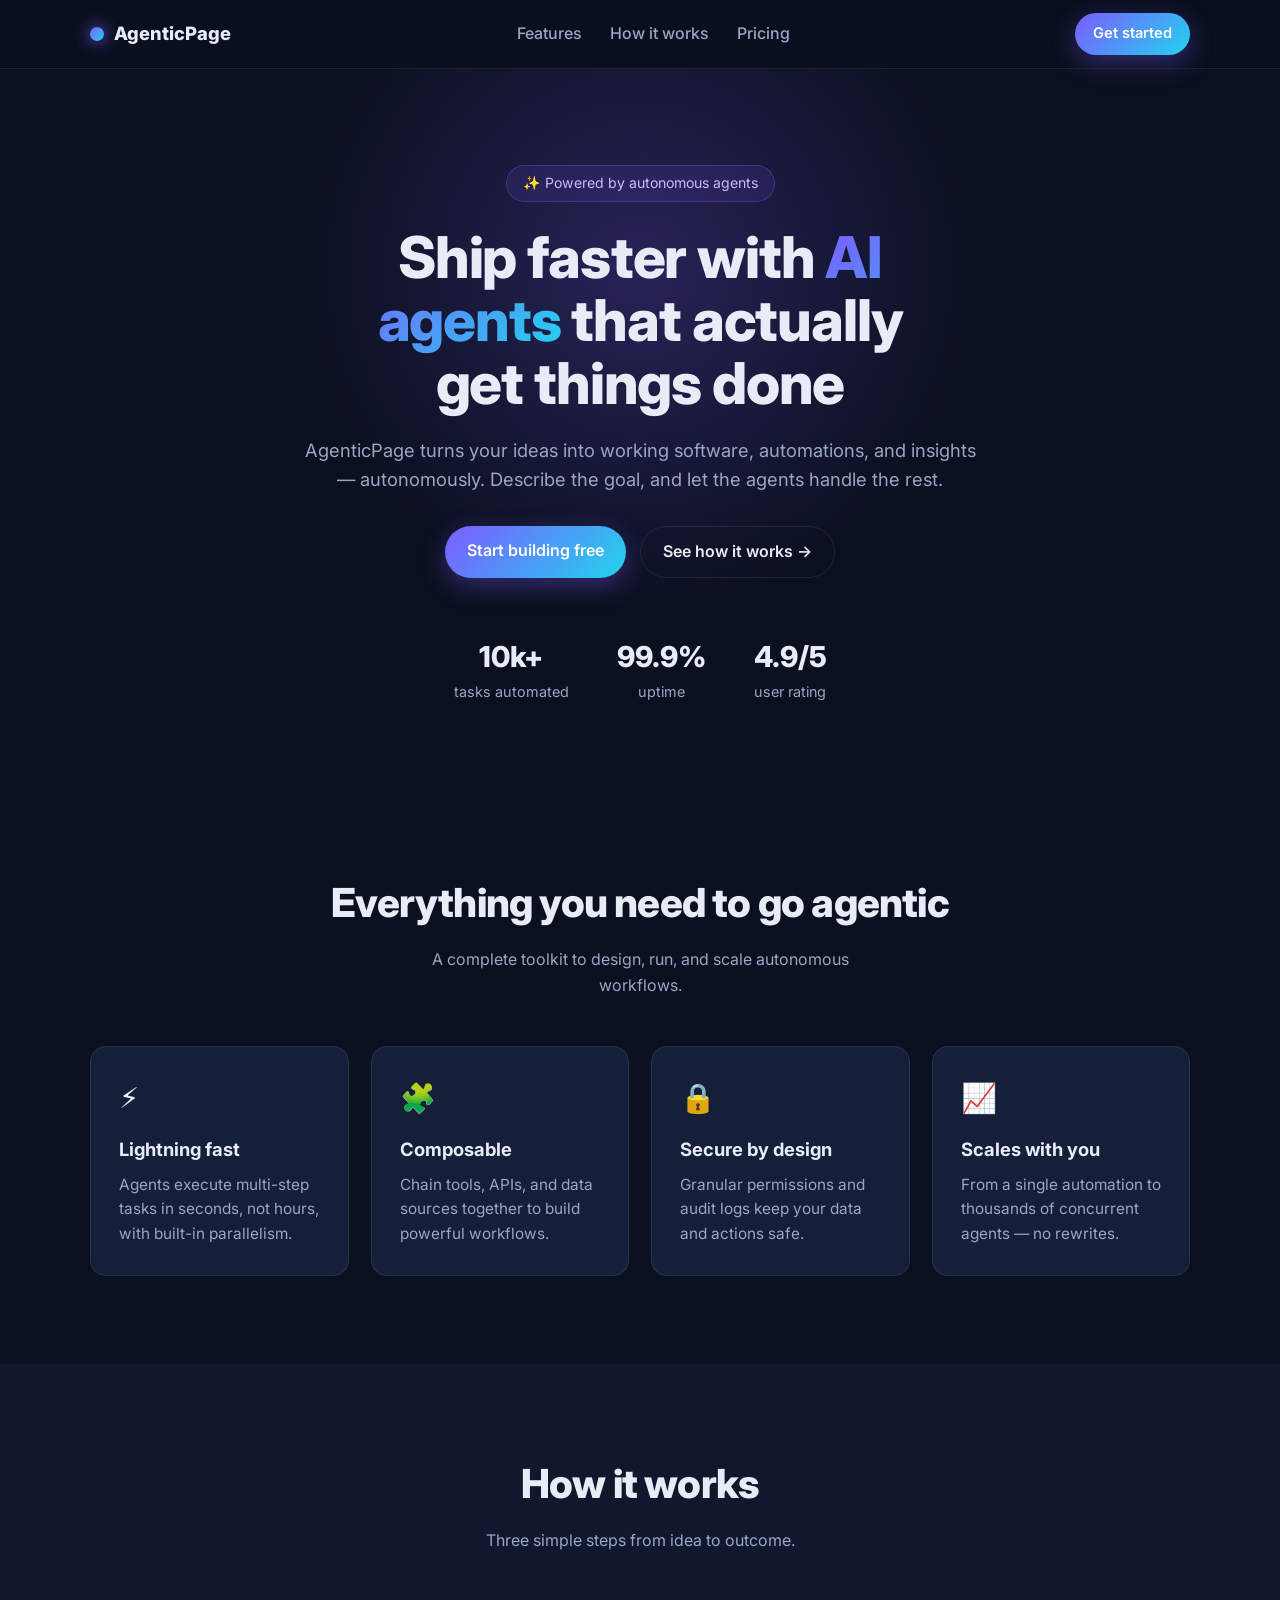
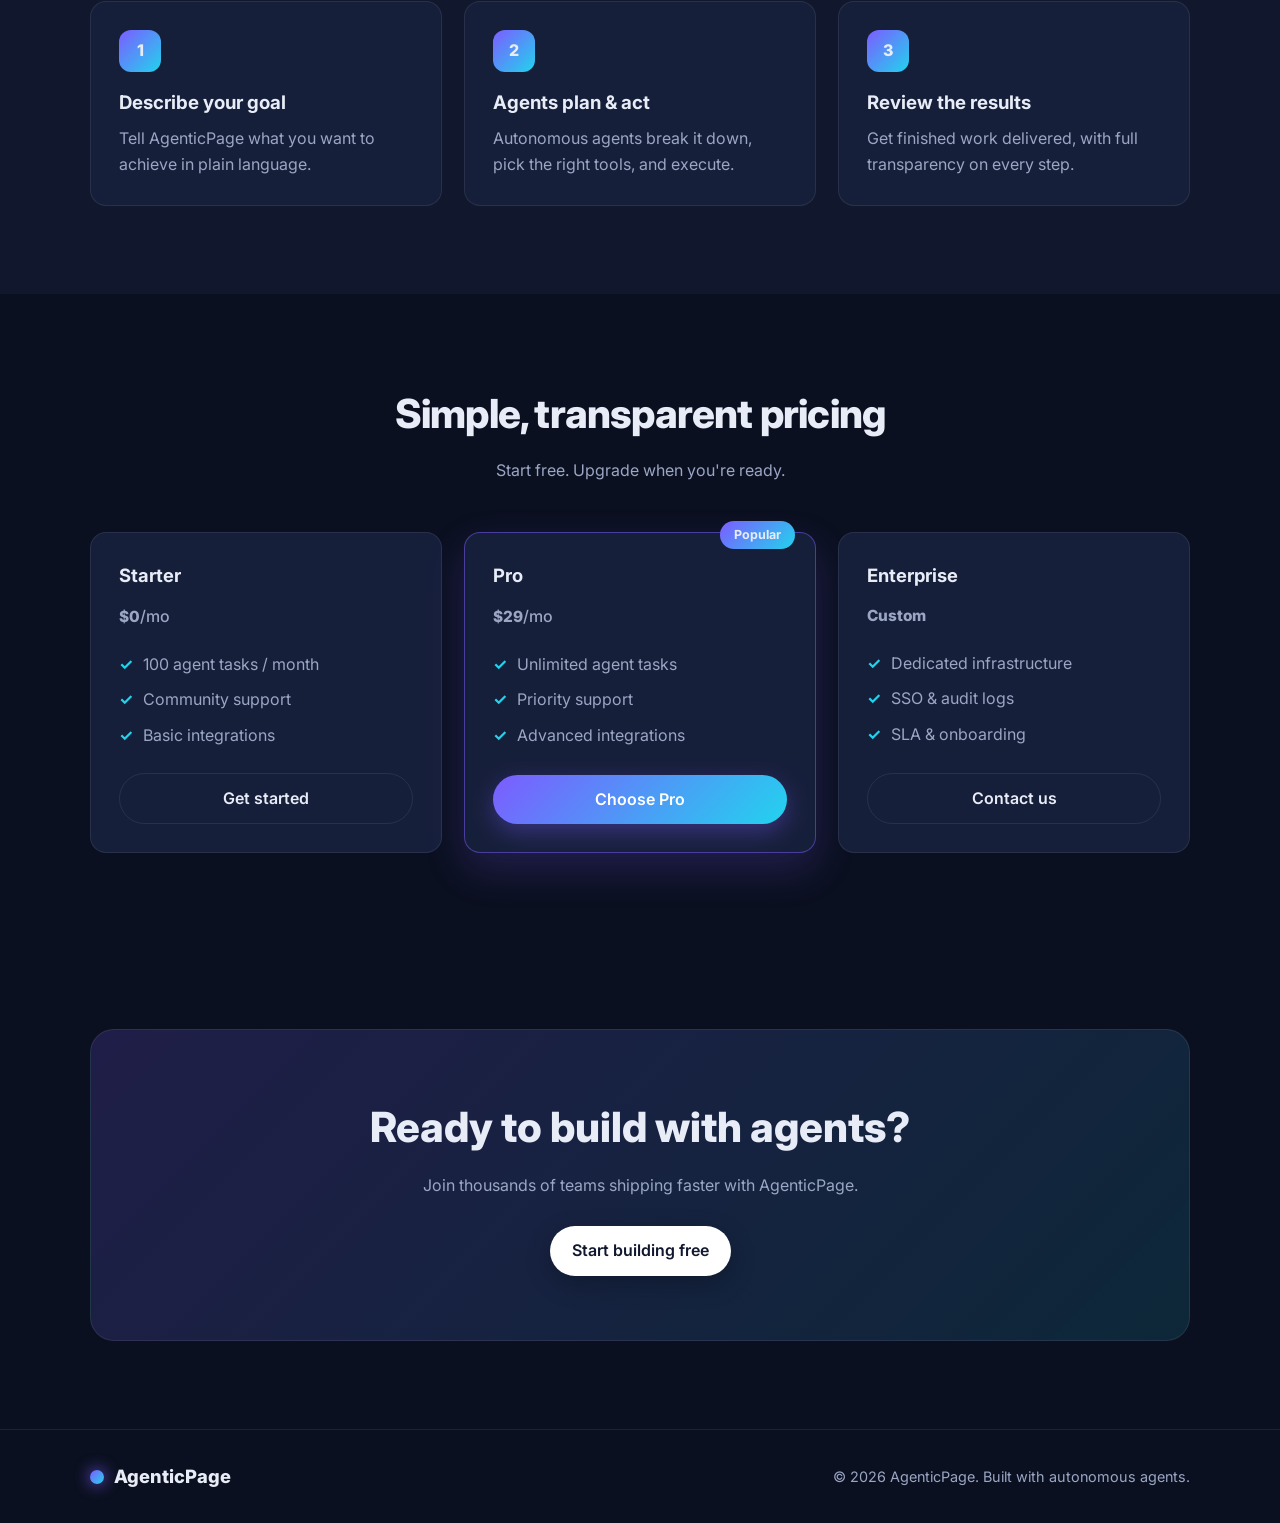
==== index.html @ 15ae0a8c "Initial commit: AgenticPage static landing page" ====
<!DOCTYPE html>
<html lang="en">
<head>
  <meta charset="UTF-8" />
  <meta name="viewport" content="width=device-width, initial-scale=1.0" />
  <meta name="description" content="AgenticPage — building the future with autonomous AI agents." />
  <title>AgenticPage — Autonomous AI, Delivered</title>
  <link rel="preconnect" href="https://fonts.googleapis.com" />
  <link rel="preconnect" href="https://fonts.gstatic.com" crossorigin />
  <link href="https://fonts.googleapis.com/css2?family=Inter:wght@400;500;600;700;800&display=swap" rel="stylesheet" />
  <link rel="stylesheet" href="styles.css" />
</head>
<body>
  <header class="site-header">
    <nav class="nav container">
      <a href="#" class="brand">
        <span class="brand-dot"></span> AgenticPage
      </a>
      <ul class="nav-links">
        <li><a href="#features">Features</a></li>
        <li><a href="#how">How it works</a></li>
        <li><a href="#pricing">Pricing</a></li>
      </ul>
      <a href="#cta" class="btn btn-sm">Get started</a>
    </nav>
  </header>

  <main>
    <!-- Hero -->
    <section class="hero">
      <div class="container hero-inner">
        <span class="pill">✨ Powered by autonomous agents</span>
        <h1>Ship faster with <span class="grad">AI agents</span> that actually get things done</h1>
        <p class="lead">
          AgenticPage turns your ideas into working software, automations, and
          insights — autonomously. Describe the goal, and let the agents handle the rest.
        </p>
        <div class="hero-actions">
          <a href="#cta" class="btn">Start building free</a>
          <a href="#how" class="btn btn-ghost">See how it works →</a>
        </div>
        <div class="hero-stats">
          <div><strong>10k+</strong><span>tasks automated</span></div>
          <div><strong>99.9%</strong><span>uptime</span></div>
          <div><strong>4.9/5</strong><span>user rating</span></div>
        </div>
      </div>
    </section>

    <!-- Features -->
    <section id="features" class="section">
      <div class="container">
        <h2 class="section-title">Everything you need to go agentic</h2>
        <p class="section-sub">A complete toolkit to design, run, and scale autonomous workflows.</p>
        <div class="grid">
          <article class="card">
            <div class="card-icon">⚡</div>
            <h3>Lightning fast</h3>
            <p>Agents execute multi-step tasks in seconds, not hours, with built-in parallelism.</p>
          </article>
          <article class="card">
            <div class="card-icon">🧩</div>
            <h3>Composable</h3>
            <p>Chain tools, APIs, and data sources together to build powerful workflows.</p>
          </article>
          <article class="card">
            <div class="card-icon">🔒</div>
            <h3>Secure by design</h3>
            <p>Granular permissions and audit logs keep your data and actions safe.</p>
          </article>
          <article class="card">
            <div class="card-icon">📈</div>
            <h3>Scales with you</h3>
            <p>From a single automation to thousands of concurrent agents — no rewrites.</p>
          </article>
        </div>
      </div>
    </section>

    <!-- How it works -->
    <section id="how" class="section section-alt">
      <div class="container">
        <h2 class="section-title">How it works</h2>
        <p class="section-sub">Three simple steps from idea to outcome.</p>
        <div class="steps">
          <div class="step">
            <div class="step-num">1</div>
            <h3>Describe your goal</h3>
            <p>Tell AgenticPage what you want to achieve in plain language.</p>
          </div>
          <div class="step">
            <div class="step-num">2</div>
            <h3>Agents plan &amp; act</h3>
            <p>Autonomous agents break it down, pick the right tools, and execute.</p>
          </div>
          <div class="step">
            <div class="step-num">3</div>
            <h3>Review the results</h3>
            <p>Get finished work delivered, with full transparency on every step.</p>
          </div>
        </div>
      </div>
    </section>

    <!-- Pricing -->
    <section id="pricing" class="section">
      <div class="container">
        <h2 class="section-title">Simple, transparent pricing</h2>
        <p class="section-sub">Start free. Upgrade when you're ready.</p>
        <div class="grid pricing">
          <article class="card price-card">
            <h3>Starter</h3>
            <p class="price">$0<span>/mo</span></p>
            <ul>
              <li>100 agent tasks / month</li>
              <li>Community support</li>
              <li>Basic integrations</li>
            </ul>
            <a href="#cta" class="btn btn-ghost">Get started</a>
          </article>
          <article class="card price-card featured">
            <span class="badge">Popular</span>
            <h3>Pro</h3>
            <p class="price">$29<span>/mo</span></p>
            <ul>
              <li>Unlimited agent tasks</li>
              <li>Priority support</li>
              <li>Advanced integrations</li>
            </ul>
            <a href="#cta" class="btn">Choose Pro</a>
          </article>
          <article class="card price-card">
            <h3>Enterprise</h3>
            <p class="price">Custom</p>
            <ul>
              <li>Dedicated infrastructure</li>
              <li>SSO &amp; audit logs</li>
              <li>SLA &amp; onboarding</li>
            </ul>
            <a href="#cta" class="btn btn-ghost">Contact us</a>
          </article>
        </div>
      </div>
    </section>

    <!-- CTA -->
    <section id="cta" class="cta">
      <div class="container cta-inner">
        <h2>Ready to build with agents?</h2>
        <p>Join thousands of teams shipping faster with AgenticPage.</p>
        <a href="#" class="btn btn-light">Start building free</a>
      </div>
    </section>
  </main>

  <footer class="site-footer">
    <div class="container footer-inner">
      <span class="brand"><span class="brand-dot"></span> AgenticPage</span>
      <p>© 2026 AgenticPage. Built with autonomous agents.</p>
    </div>
  </footer>
</body>
</html>
---- styles.css ----
:root {
  --bg: #0b1020;
  --bg-soft: #11182e;
  --card: #161f3a;
  --text: #e8ecf6;
  --muted: #9aa6c4;
  --brand: #7c5cff;
  --brand-2: #22d3ee;
  --border: rgba(255, 255, 255, 0.08);
  --radius: 16px;
}

* { margin: 0; padding: 0; box-sizing: border-box; }

html { scroll-behavior: smooth; }

body {
  font-family: "Inter", system-ui, -apple-system, sans-serif;
  background: var(--bg);
  color: var(--text);
  line-height: 1.6;
  -webkit-font-smoothing: antialiased;
}

.container { width: min(1100px, 92%); margin: 0 auto; }

a { color: inherit; text-decoration: none; }

/* Header */
.site-header {
  position: sticky;
  top: 0;
  z-index: 50;
  background: rgba(11, 16, 32, 0.7);
  backdrop-filter: blur(12px);
  border-bottom: 1px solid var(--border);
}
.nav { display: flex; align-items: center; justify-content: space-between; height: 68px; }
.brand { display: flex; align-items: center; gap: 10px; font-weight: 800; font-size: 1.15rem; }
.brand-dot {
  width: 14px; height: 14px; border-radius: 50%;
  background: linear-gradient(135deg, var(--brand), var(--brand-2));
  box-shadow: 0 0 16px var(--brand);
}
.nav-links { display: flex; gap: 28px; list-style: none; }
.nav-links a { color: var(--muted); font-weight: 500; transition: color .2s; }
.nav-links a:hover { color: var(--text); }

/* Buttons */
.btn {
  display: inline-block;
  padding: 12px 22px;
  border-radius: 999px;
  font-weight: 600;
  background: linear-gradient(135deg, var(--brand), var(--brand-2));
  color: #fff;
  transition: transform .15s ease, box-shadow .15s ease;
  box-shadow: 0 8px 24px rgba(124, 92, 255, 0.35);
}
.btn:hover { transform: translateY(-2px); box-shadow: 0 12px 30px rgba(124, 92, 255, 0.5); }
.btn-sm { padding: 9px 18px; font-size: .92rem; }
.btn-ghost {
  background: transparent;
  border: 1px solid var(--border);
  box-shadow: none;
  color: var(--text);
}
.btn-ghost:hover { background: rgba(255,255,255,0.05); }
.btn-light { background: #fff; color: #11182e; box-shadow: 0 8px 24px rgba(0,0,0,0.25); }

/* Hero */
.hero {
  position: relative;
  padding: 96px 0 80px;
  text-align: center;
  overflow: hidden;
}
.hero::before {
  content: "";
  position: absolute;
  top: -200px; left: 50%;
  transform: translateX(-50%);
  width: 800px; height: 800px;
  background: radial-gradient(circle, rgba(124,92,255,0.25), transparent 60%);
  z-index: 0;
}
.hero-inner { position: relative; z-index: 1; }
.pill {
  display: inline-block;
  padding: 6px 16px;
  border-radius: 999px;
  background: rgba(124,92,255,0.12);
  border: 1px solid rgba(124,92,255,0.3);
  color: #c9bbff;
  font-size: .88rem;
  margin-bottom: 24px;
}
.hero h1 {
  font-size: clamp(2.2rem, 5vw, 3.6rem);
  font-weight: 800;
  line-height: 1.1;
  letter-spacing: -0.02em;
  max-width: 16ch;
  margin: 0 auto 20px;
}
.grad {
  background: linear-gradient(135deg, var(--brand), var(--brand-2));
  -webkit-background-clip: text;
  background-clip: text;
  color: transparent;
}
.lead { color: var(--muted); font-size: 1.15rem; max-width: 56ch; margin: 0 auto 32px; }
.hero-actions { display: flex; gap: 14px; justify-content: center; flex-wrap: wrap; }
.hero-stats {
  display: flex; gap: 48px; justify-content: center; flex-wrap: wrap;
  margin-top: 56px;
}
.hero-stats div { display: flex; flex-direction: column; }
.hero-stats strong { font-size: 1.8rem; font-weight: 800; }
.hero-stats span { color: var(--muted); font-size: .9rem; }

/* Sections */
.section { padding: 88px 0; }
.section-alt { background: var(--bg-soft); }
.section-title { font-size: clamp(1.8rem, 3.5vw, 2.5rem); font-weight: 800; text-align: center; letter-spacing: -0.02em; }
.section-sub { color: var(--muted); text-align: center; margin: 12px auto 48px; max-width: 50ch; }

/* Grid + cards */
.grid { display: grid; grid-template-columns: repeat(auto-fit, minmax(220px, 1fr)); gap: 22px; }
.card {
  background: var(--card);
  border: 1px solid var(--border);
  border-radius: var(--radius);
  padding: 28px;
  transition: transform .2s ease, border-color .2s ease;
}
.card:hover { transform: translateY(-4px); border-color: rgba(124,92,255,0.4); }
.card-icon { font-size: 1.8rem; margin-bottom: 14px; }
.card h3 { font-size: 1.15rem; margin-bottom: 8px; }
.card p { color: var(--muted); font-size: .96rem; }

/* Steps */
.steps { display: grid; grid-template-columns: repeat(auto-fit, minmax(240px, 1fr)); gap: 22px; }
.step { background: var(--card); border: 1px solid var(--border); border-radius: var(--radius); padding: 28px; }
.step-num {
  width: 42px; height: 42px; border-radius: 12px;
  display: grid; place-items: center;
  background: linear-gradient(135deg, var(--brand), var(--brand-2));
  font-weight: 800; margin-bottom: 16px;
}
.step h3 { margin-bottom: 8px; }
.step p { color: var(--muted); }

/* Pricing */
.price-card { position: relative; display: flex; flex-direction: column; }
.price-card ul { list-style: none; margin: 18px 0 24px; display: flex; flex-direction: column; gap: 10px; }
.price-card li { color: var(--muted); padding-left: 24px; position: relative; }
.price-card li::before { content: "✓"; position: absolute; left: 0; color: var(--brand-2); font-weight: 700; }
.price { font-size: 2.4rem; font-weight: 800; margin: 6px 0 4px; }
.price span { font-size: 1rem; color: var(--muted); font-weight: 500; }
.price-card .btn, .price-card .btn-ghost { margin-top: auto; text-align: center; }
.featured { border-color: rgba(124,92,255,0.5); box-shadow: 0 16px 40px rgba(124,92,255,0.2); }
.badge {
  position: absolute; top: -12px; right: 20px;
  background: linear-gradient(135deg, var(--brand), var(--brand-2));
  padding: 4px 14px; border-radius: 999px; font-size: .78rem; font-weight: 700;
}

/* CTA */
.cta { padding: 88px 0; }
.cta-inner {
  background: linear-gradient(135deg, rgba(124,92,255,0.18), rgba(34,211,238,0.12));
  border: 1px solid var(--border);
  border-radius: 24px;
  padding: 64px 32px;
  text-align: center;
}
.cta h2 { font-size: clamp(1.8rem, 3.5vw, 2.6rem); font-weight: 800; margin-bottom: 12px; }
.cta p { color: var(--muted); margin-bottom: 28px; }

/* Footer */
.site-footer { border-top: 1px solid var(--border); padding: 32px 0; }
.footer-inner { display: flex; align-items: center; justify-content: space-between; flex-wrap: wrap; gap: 14px; }
.footer-inner p { color: var(--muted); font-size: .9rem; }

@media (max-width: 640px) {
  .nav-links { display: none; }
  .hero-stats { gap: 28px; }
}
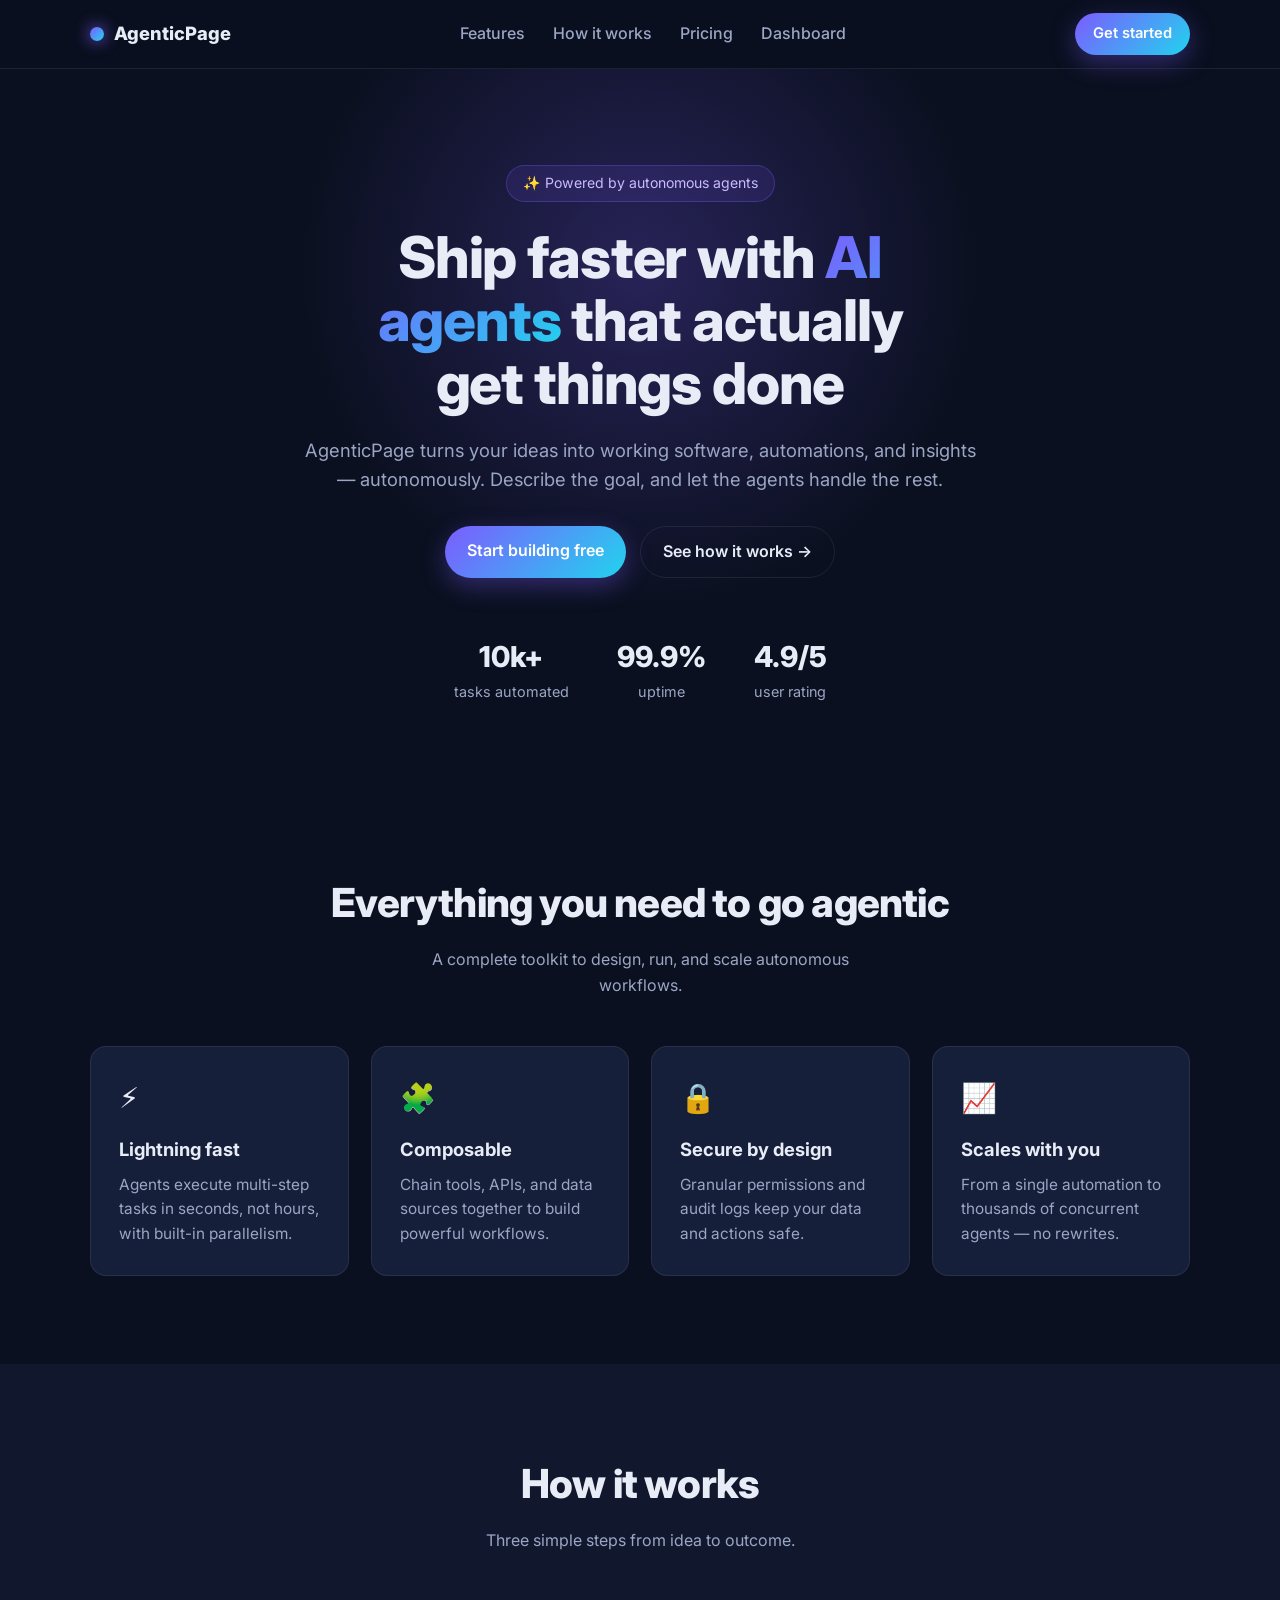
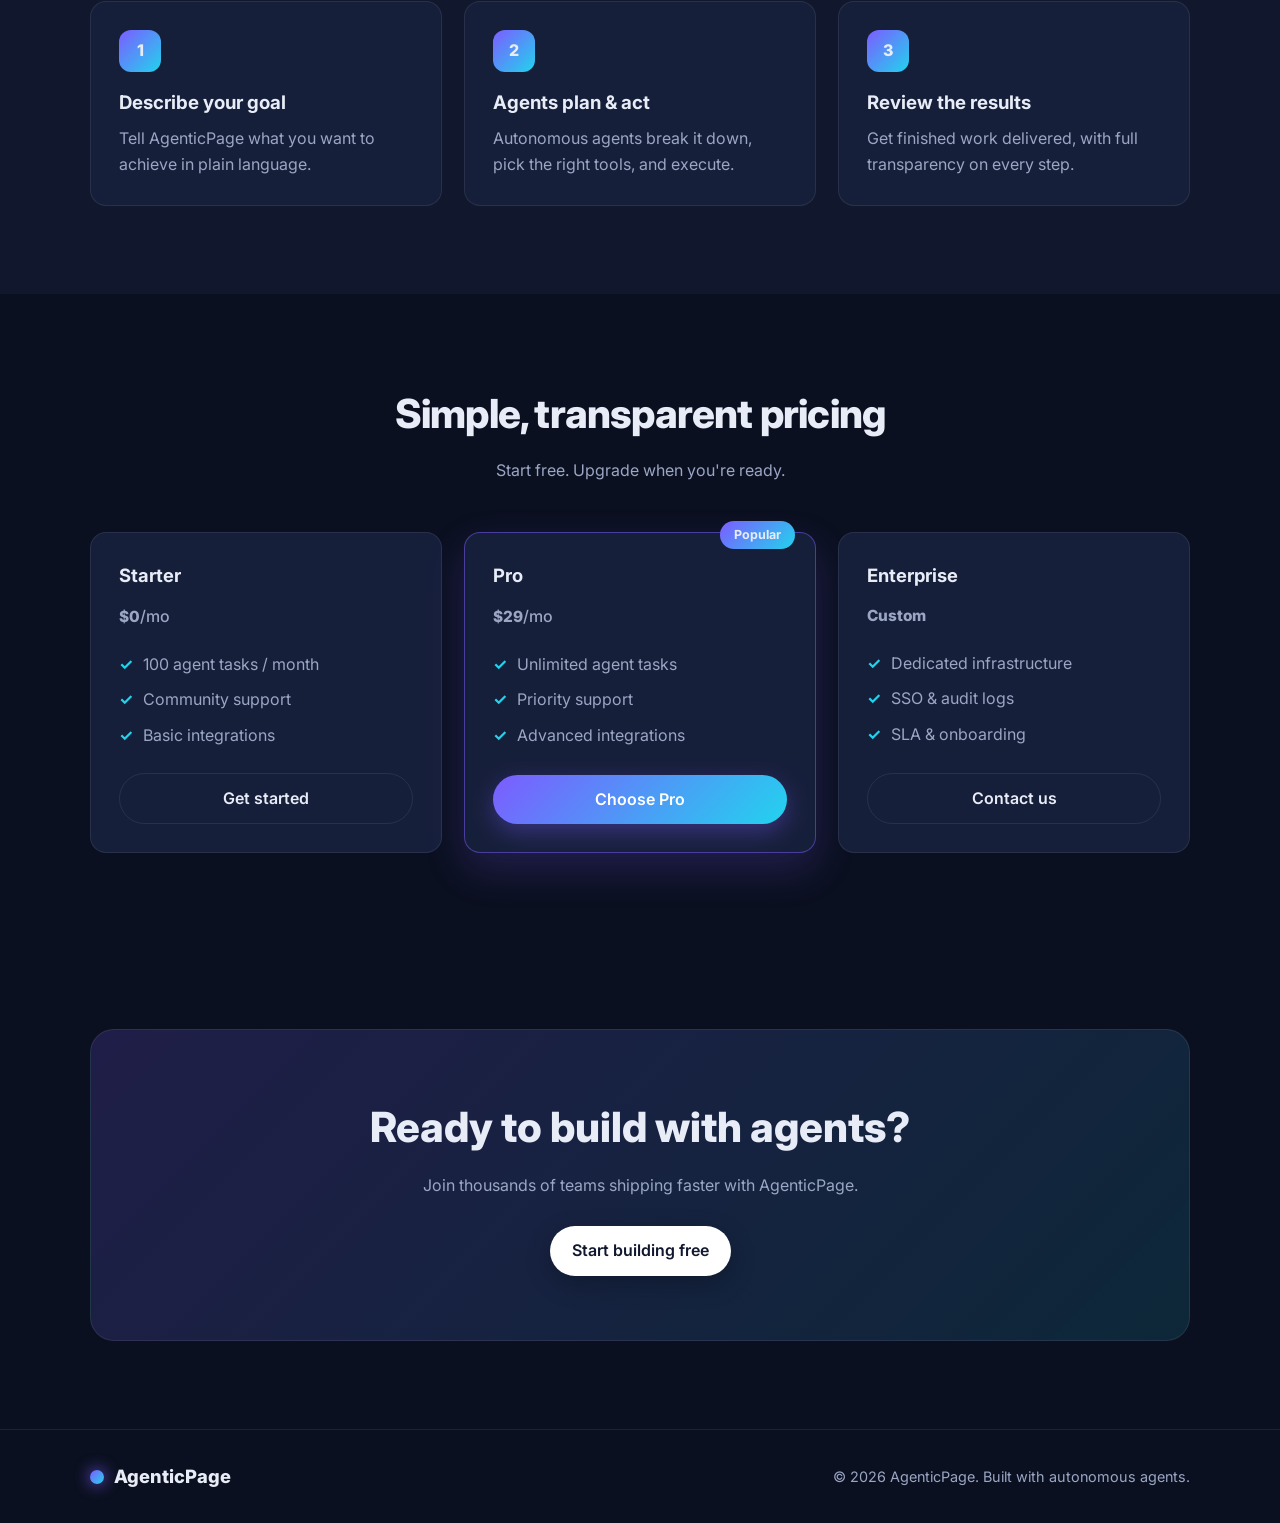
==== commit 2417ef7a: "Add TargetSetter dashboard (responsive web port of Tauri app) with Google Sheets backend" ====
--- a/index.html
+++ b/index.html
@@ -20,6 +20,7 @@
         <li><a href="#features">Features</a></li>
         <li><a href="#how">How it works</a></li>
         <li><a href="#pricing">Pricing</a></li>
+        <li><a href="dashboard.html">Dashboard</a></li>
       </ul>
       <a href="#cta" class="btn btn-sm">Get started</a>
     </nav>
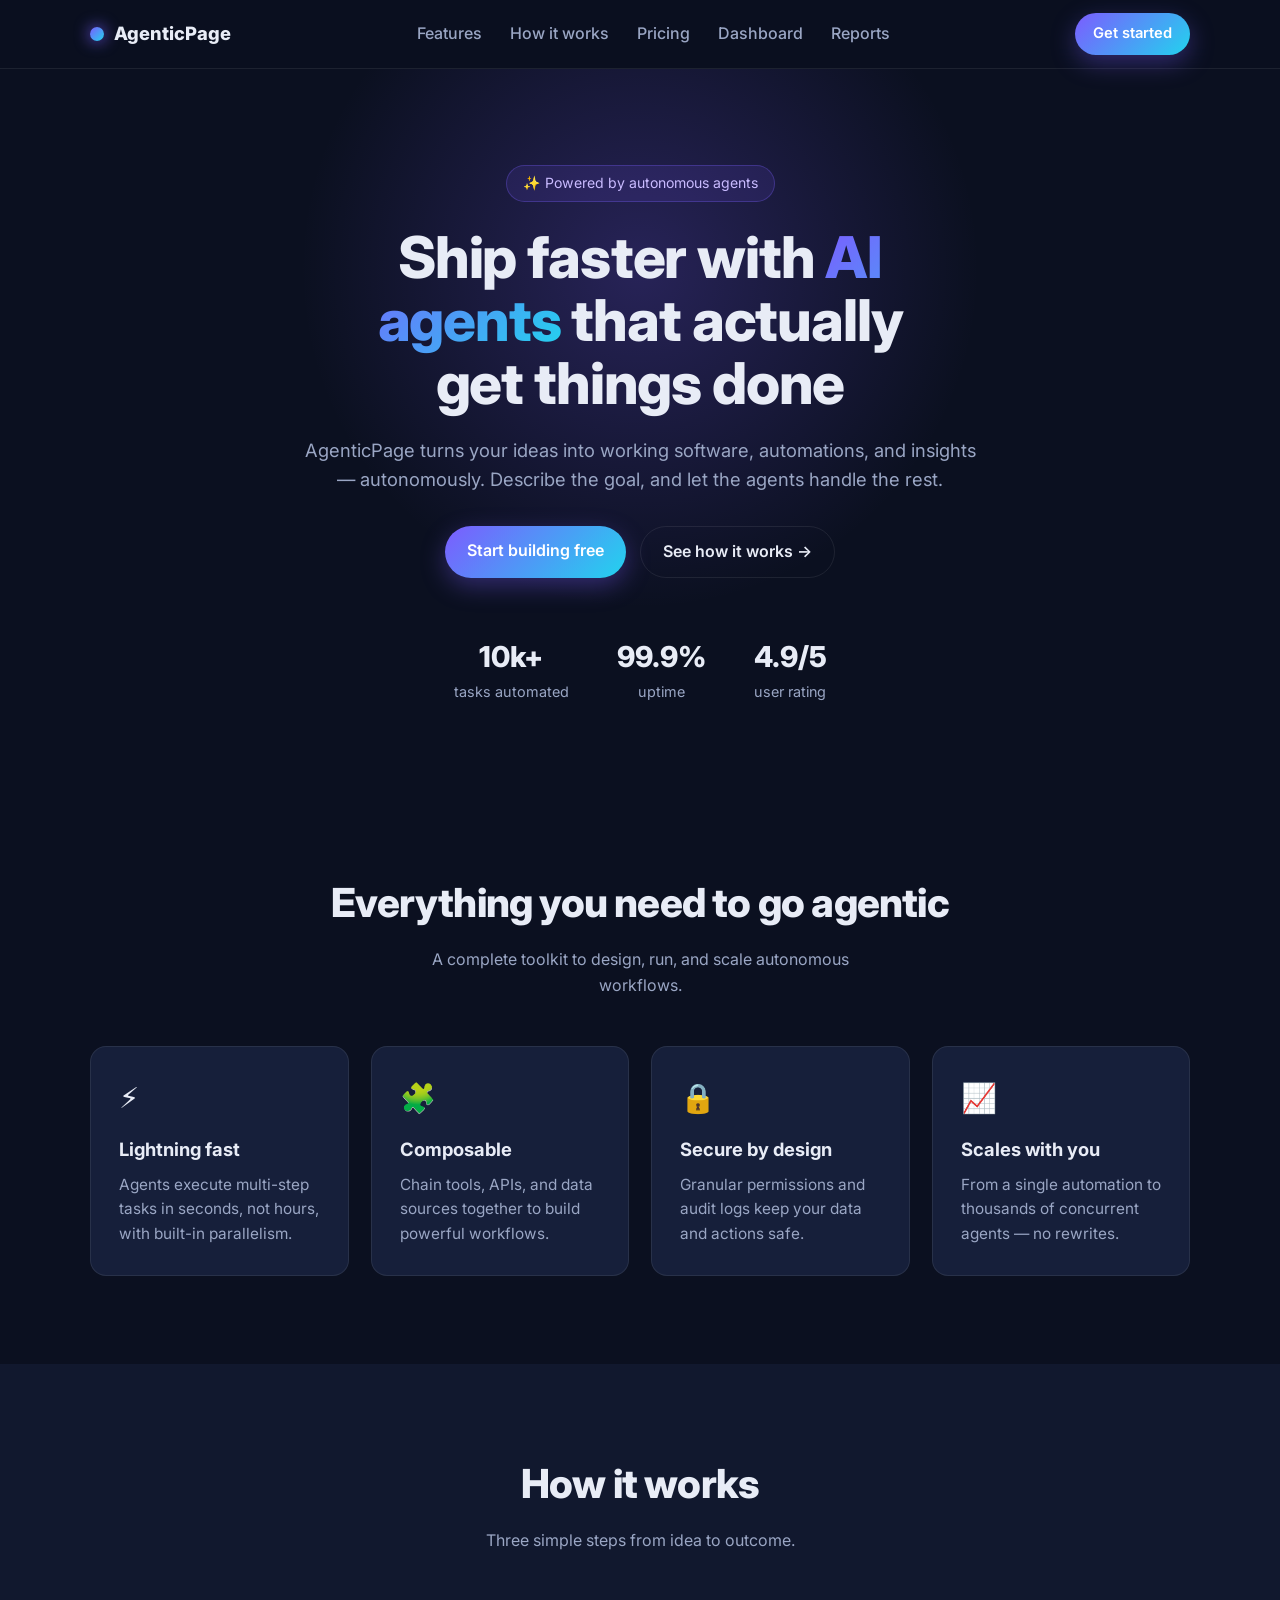
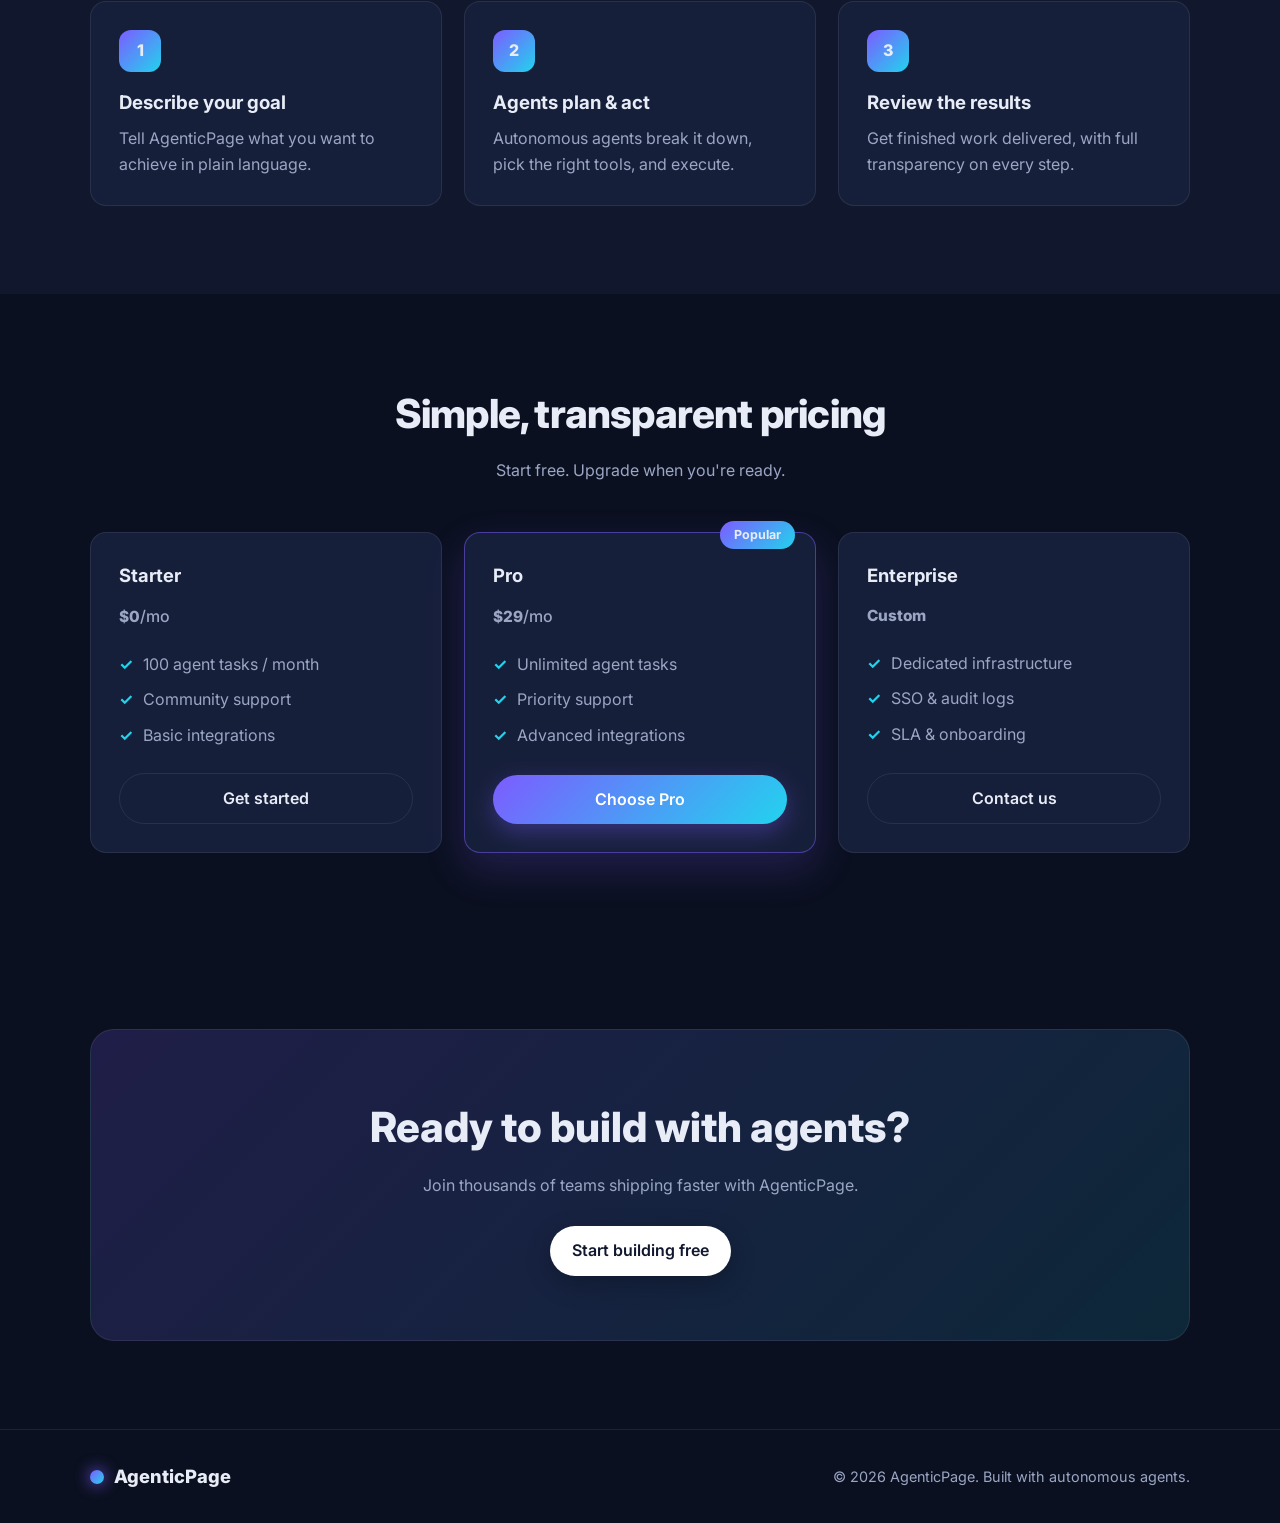
==== commit 40b4b9e9: "Add SM Performance Reports dashboard (weekly trends, line charts, brand/platform/parameter/date-rang" ====
--- a/index.html
+++ b/index.html
@@ -21,6 +21,7 @@
         <li><a href="#how">How it works</a></li>
         <li><a href="#pricing">Pricing</a></li>
         <li><a href="dashboard.html">Dashboard</a></li>
+        <li><a href="reports.html">Reports</a></li>
       </ul>
       <a href="#cta" class="btn btn-sm">Get started</a>
     </nav>
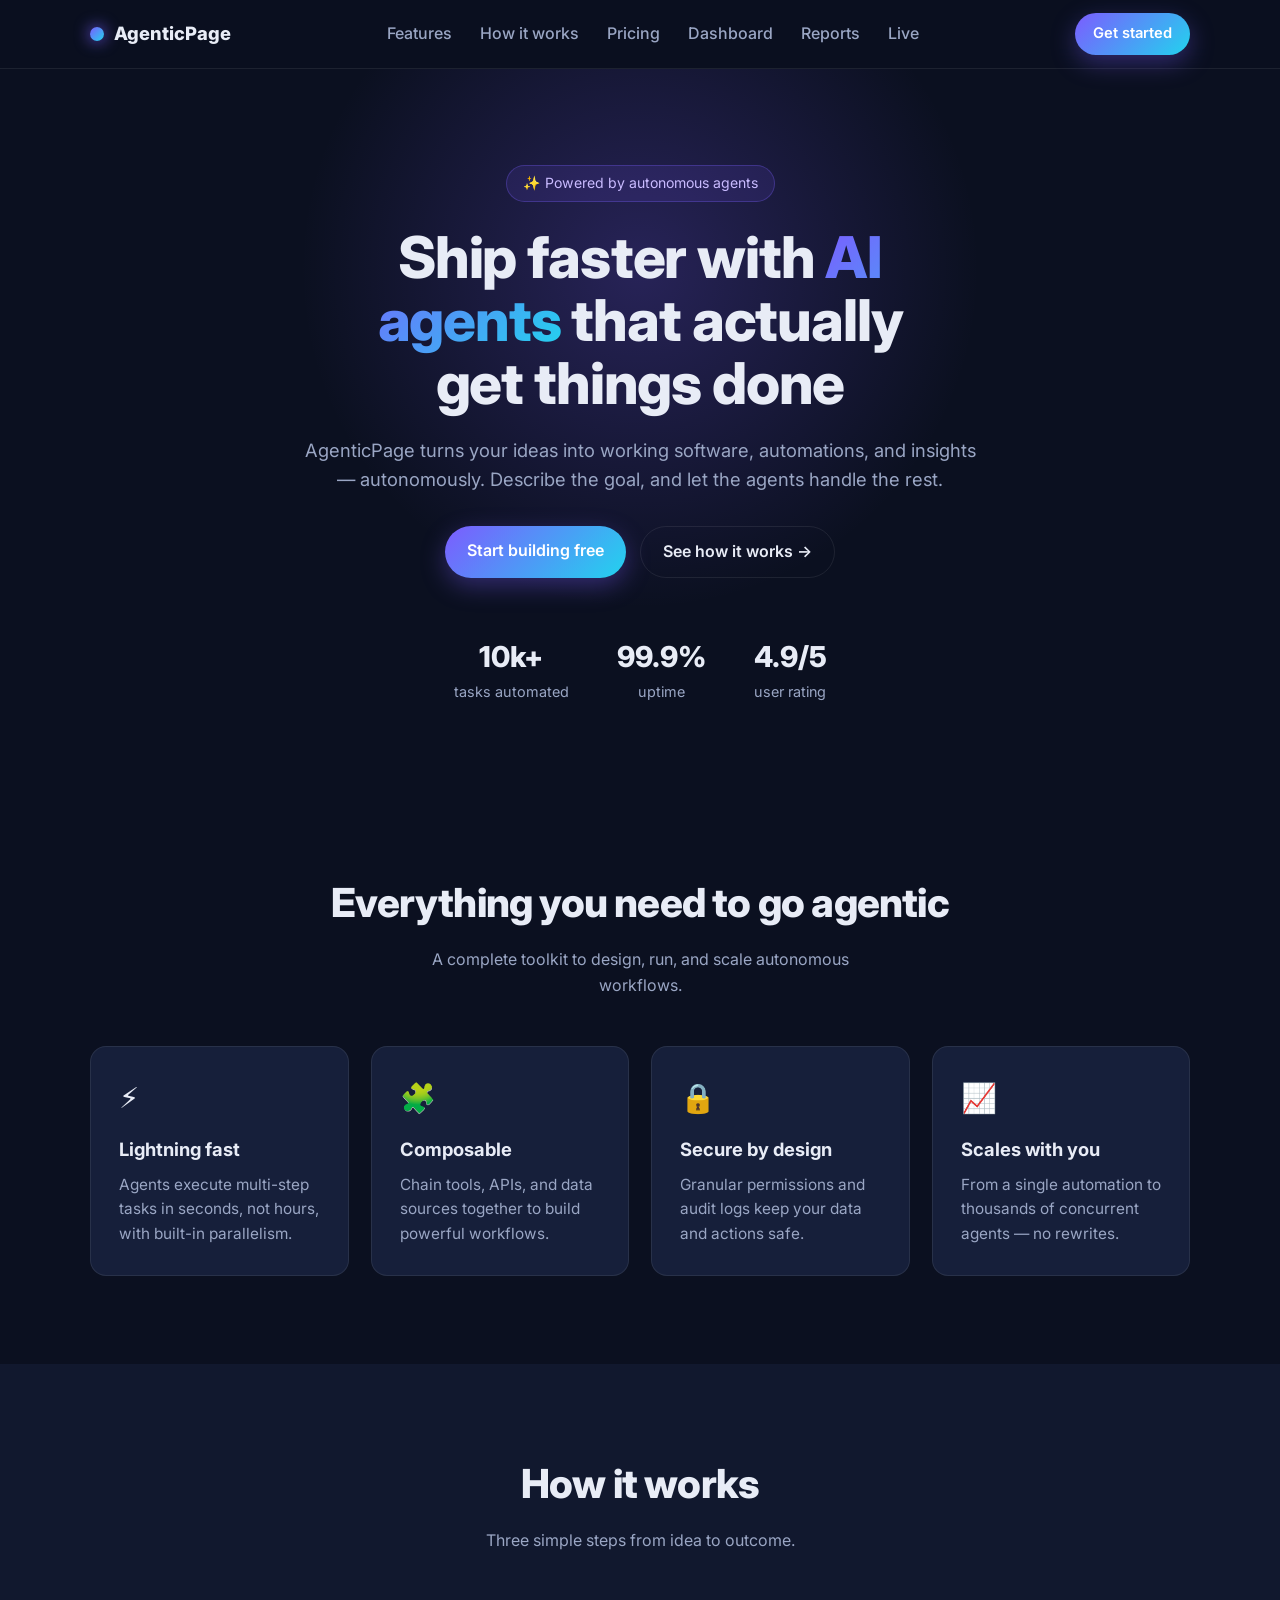
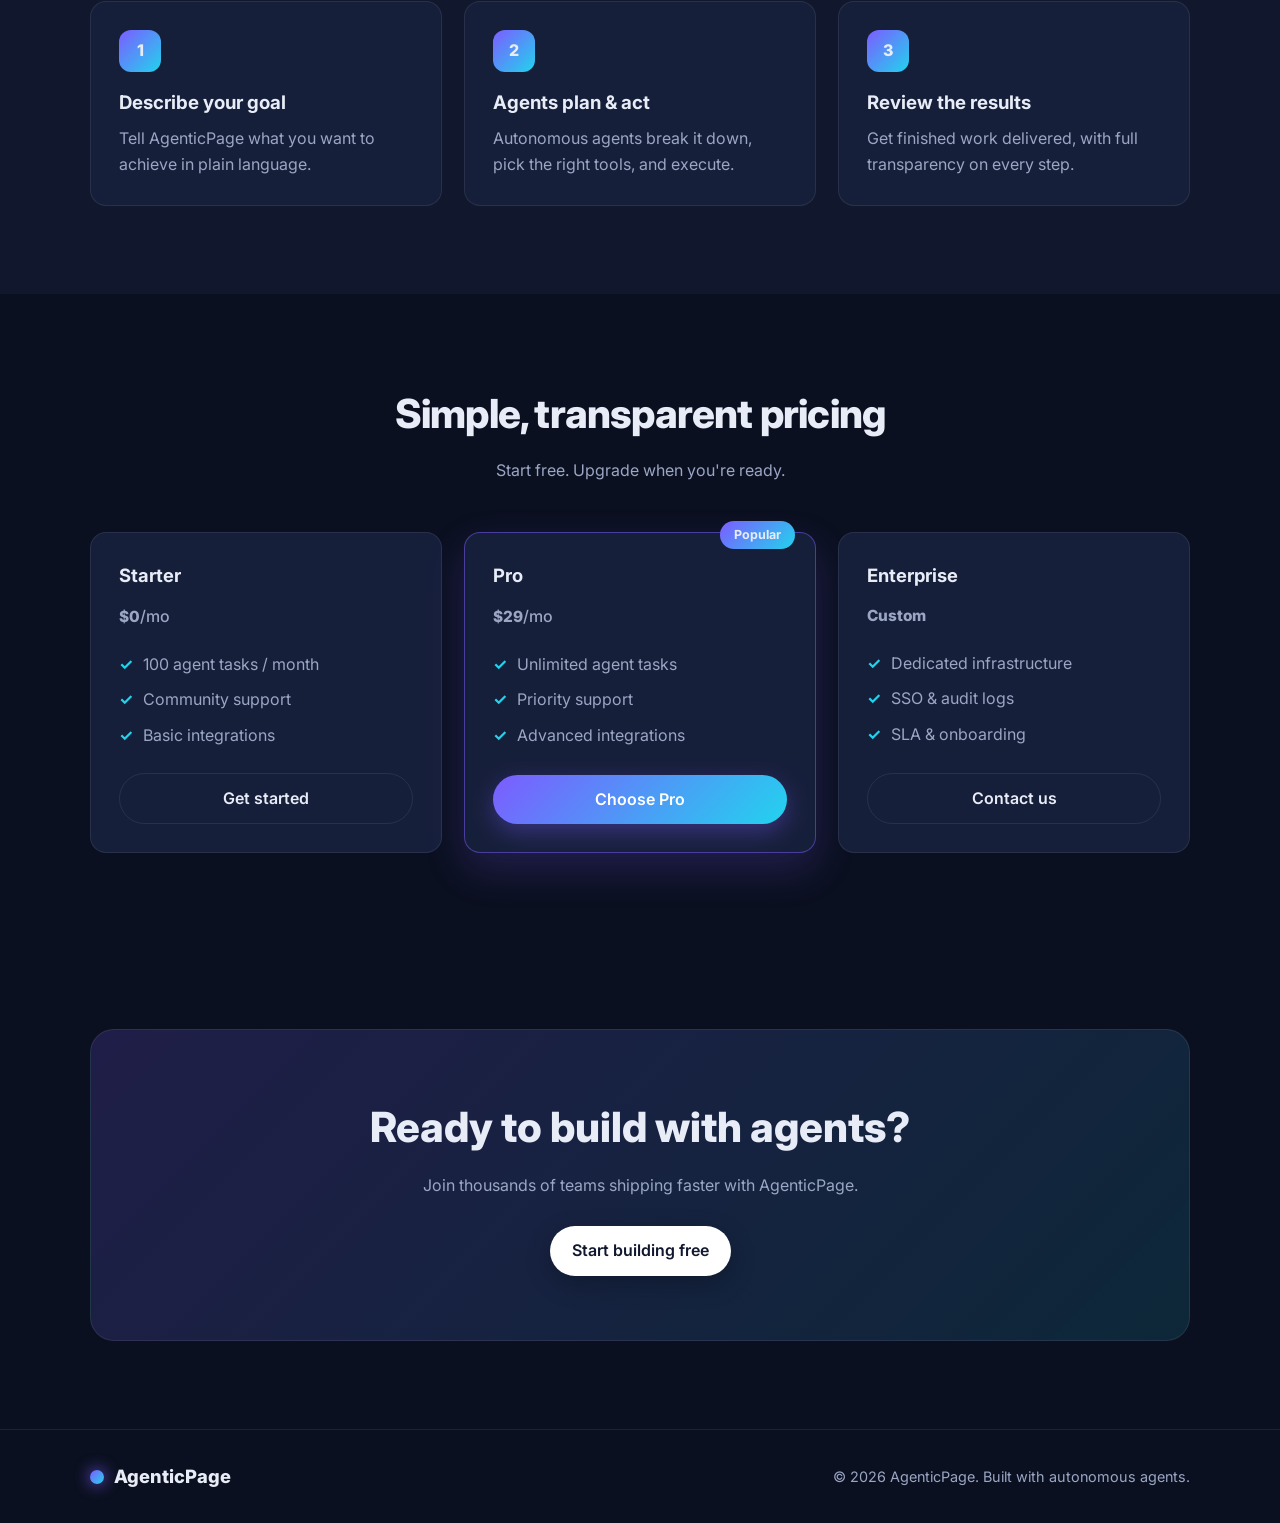
==== commit 0ccf5ff8: "Add Live Analytics page (Meta IG+FB) with sample-data first draft Frontend (mirrors the Reports page" ====
--- a/index.html
+++ b/index.html
@@ -22,6 +22,7 @@
         <li><a href="#pricing">Pricing</a></li>
         <li><a href="dashboard.html">Dashboard</a></li>
         <li><a href="reports.html">Reports</a></li>
+        <li><a href="live.html">Live</a></li>
       </ul>
       <a href="#cta" class="btn btn-sm">Get started</a>
     </nav>
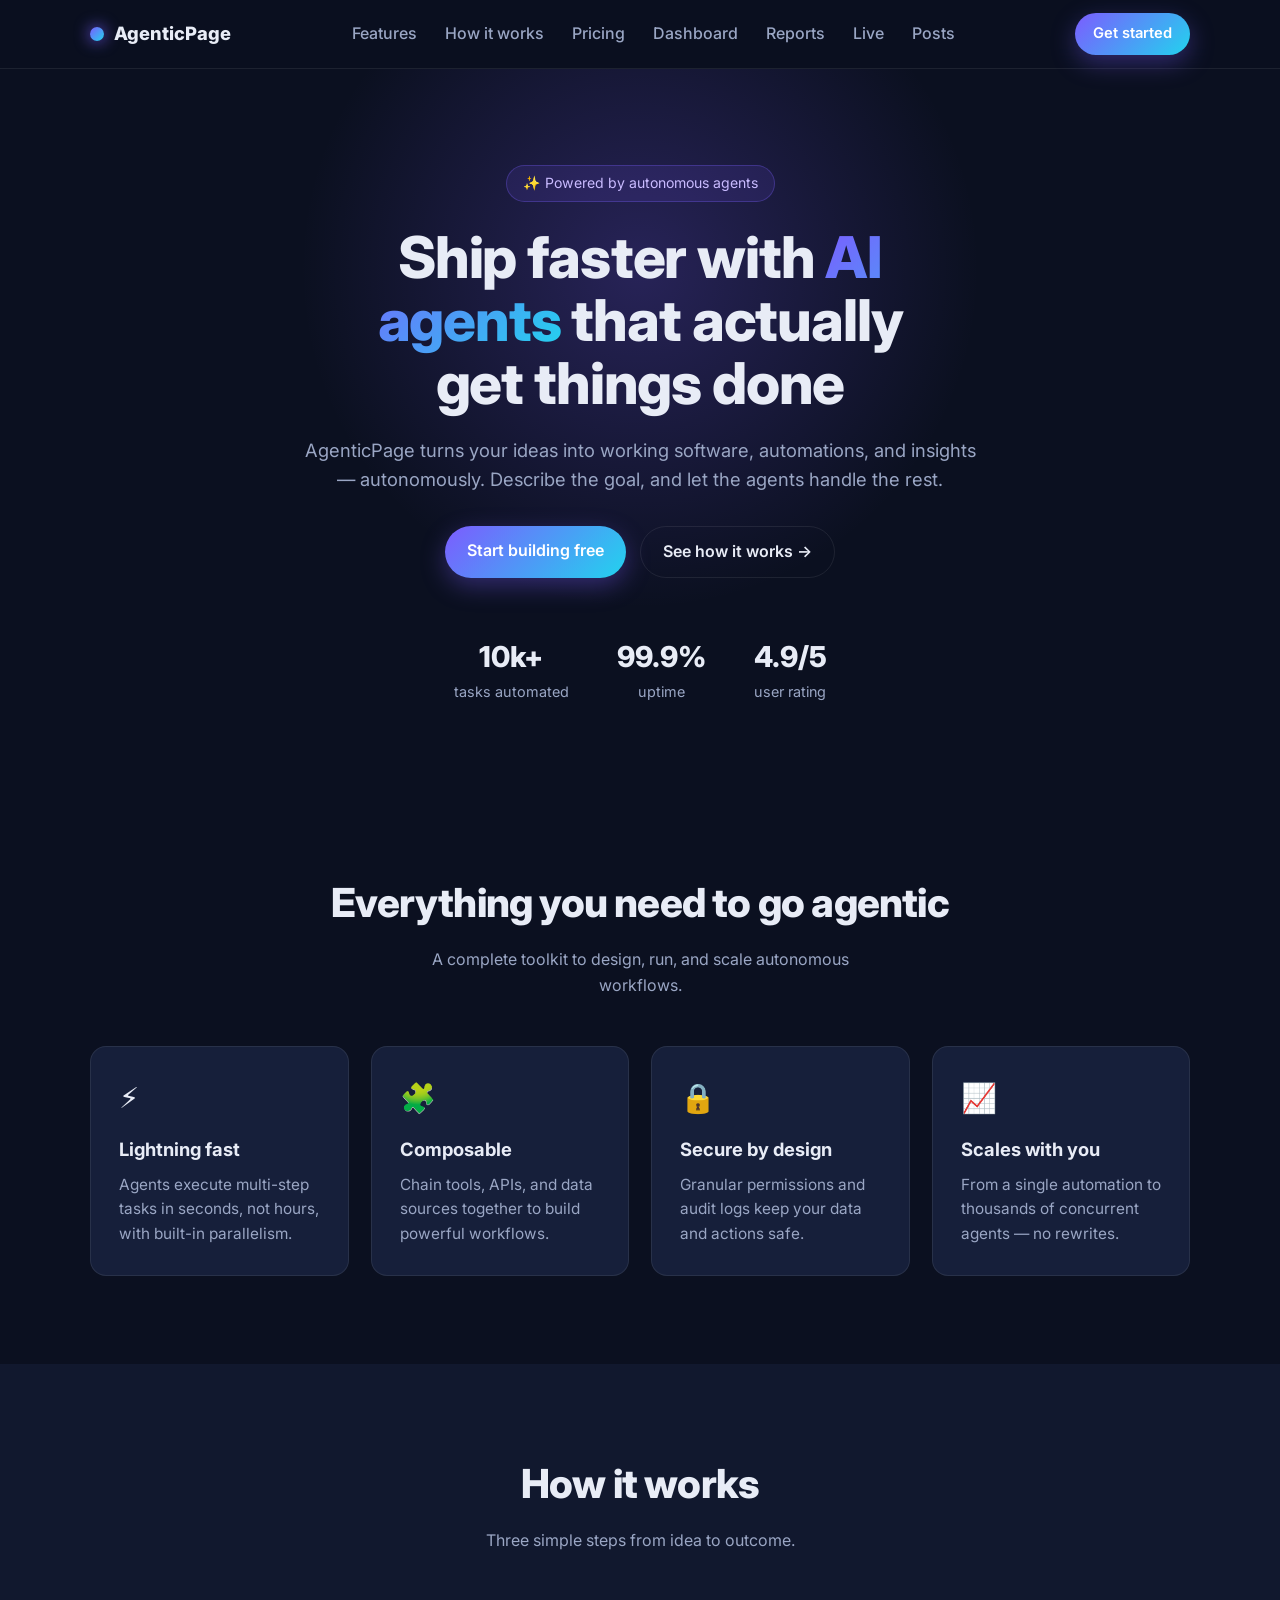
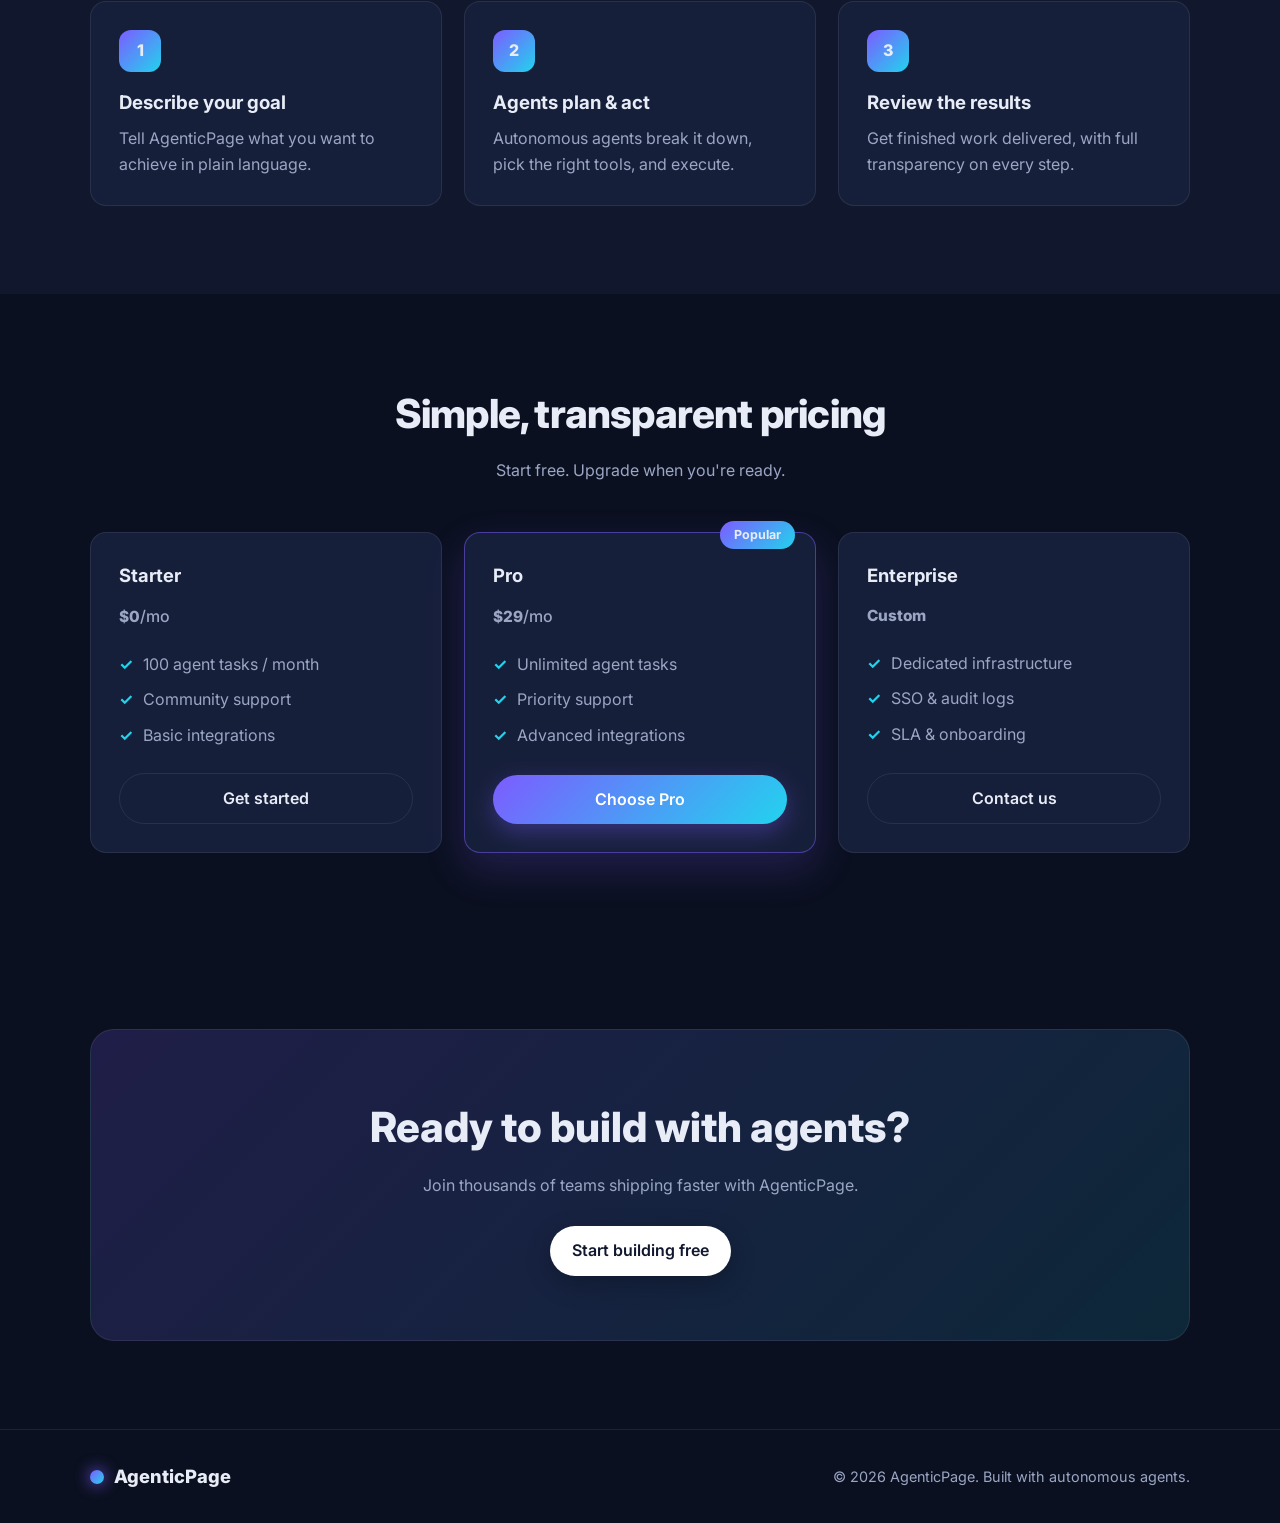
==== commit dee9968b: "Add Post Analytics page (posts.html) with tiles, type/date/keyword filters, sort, and Meta posts bac" ====
--- a/index.html
+++ b/index.html
@@ -23,6 +23,7 @@
         <li><a href="dashboard.html">Dashboard</a></li>
         <li><a href="reports.html">Reports</a></li>
         <li><a href="live.html">Live</a></li>
+        <li><a href="posts.html">Posts</a></li>
       </ul>
       <a href="#cta" class="btn btn-sm">Get started</a>
     </nav>
